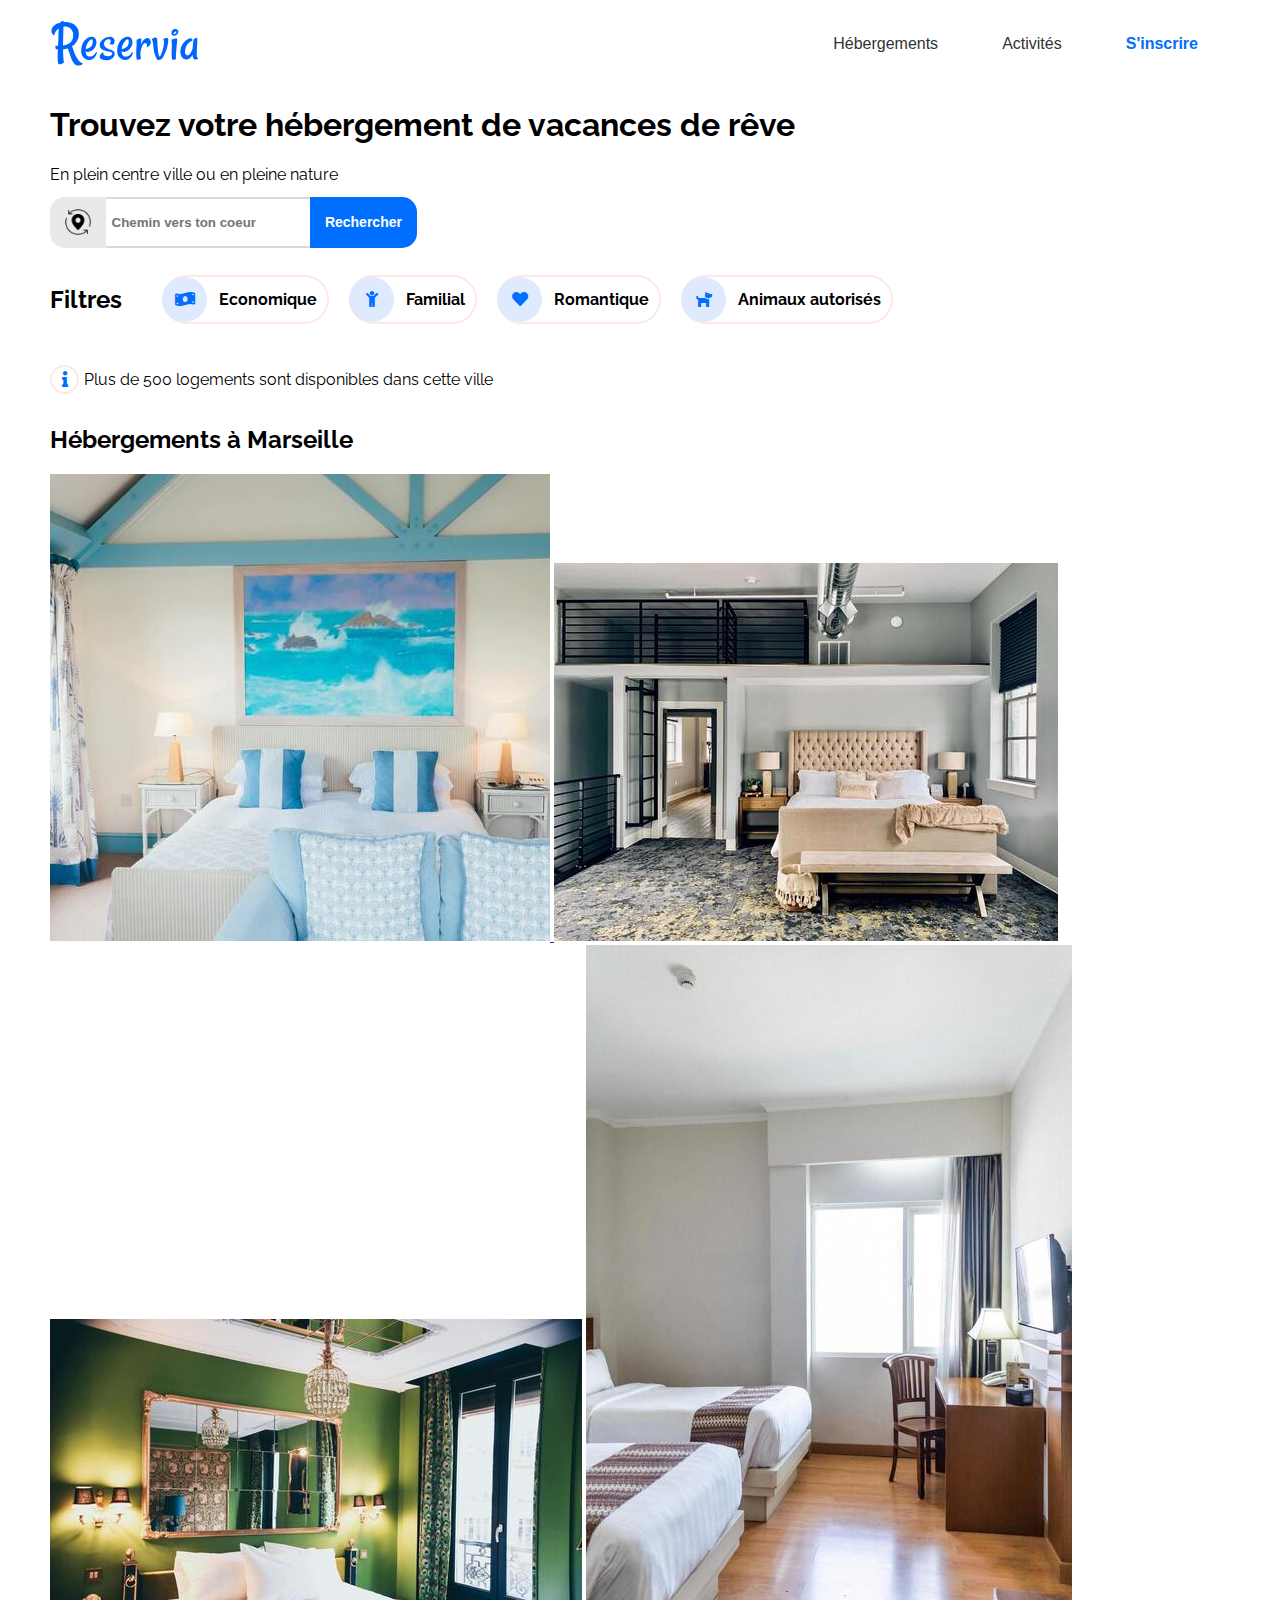
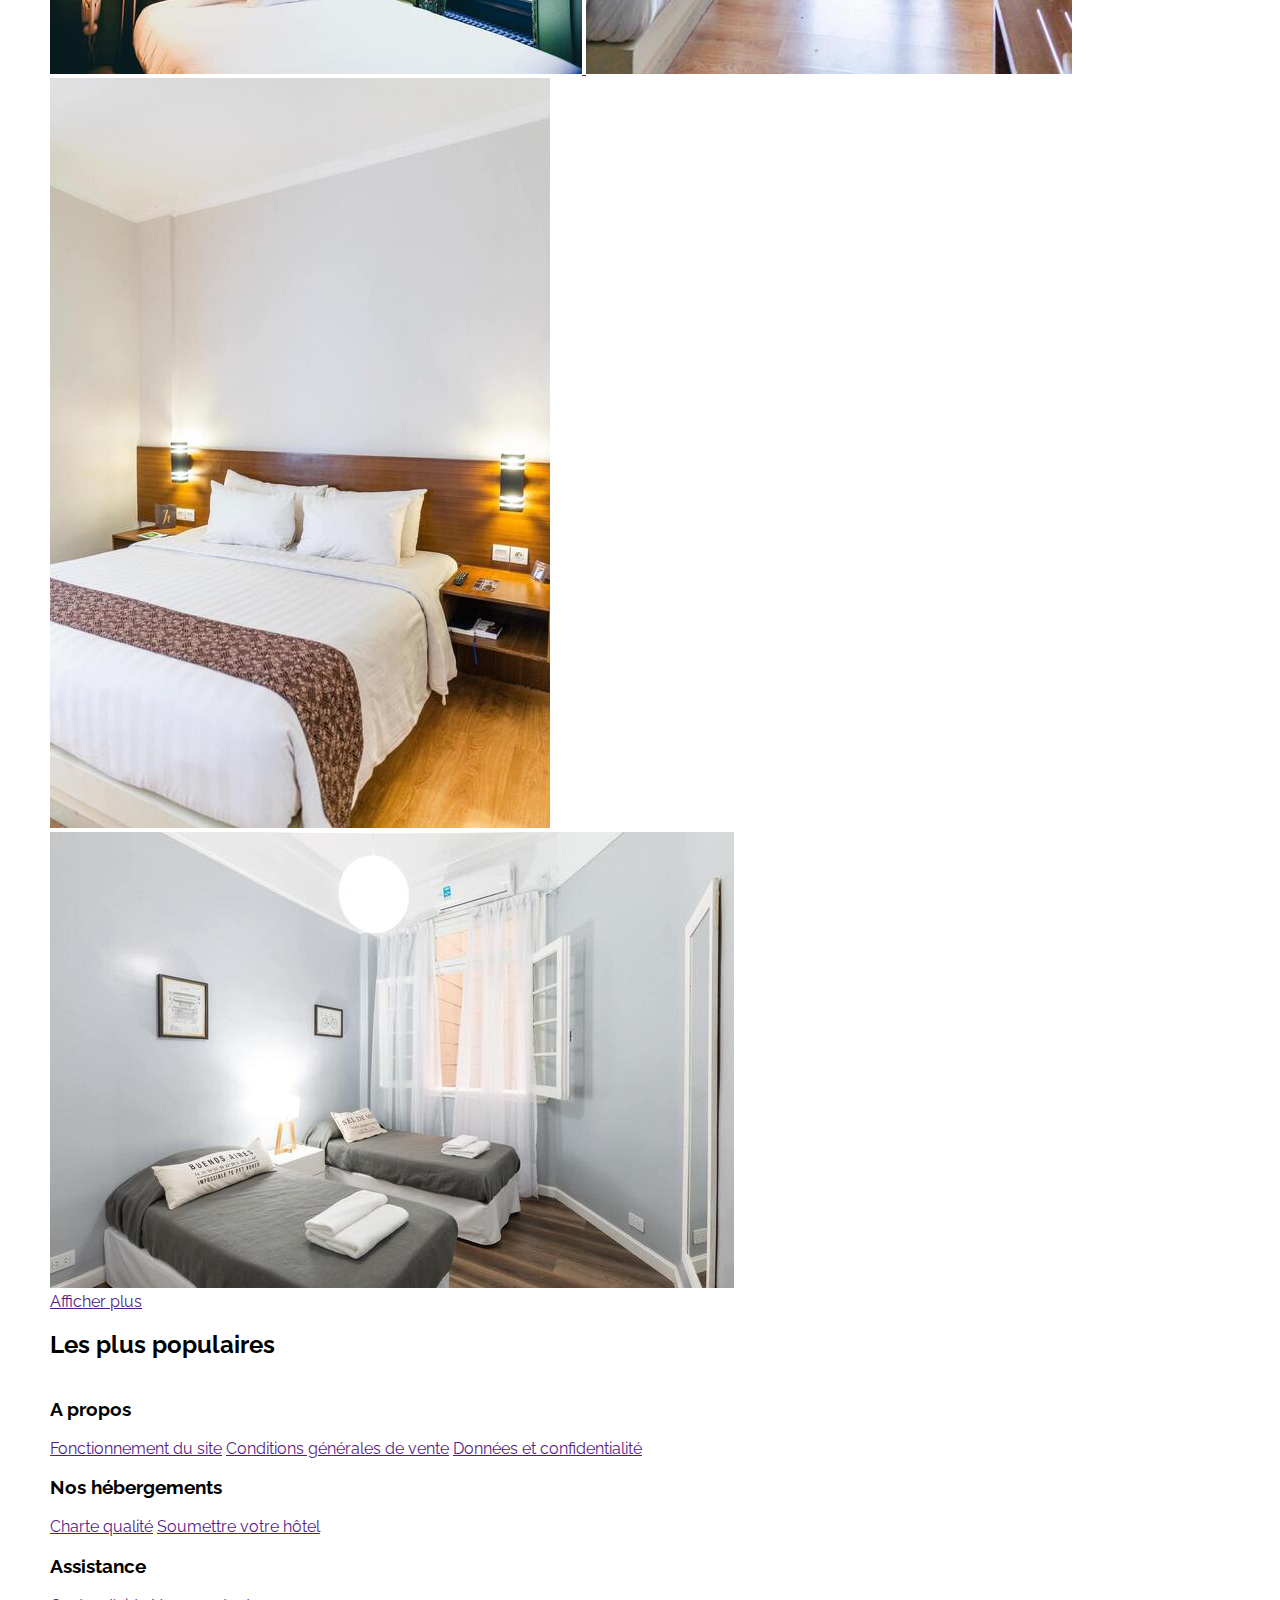
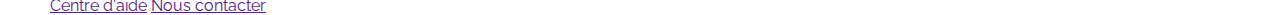
==== CODE/index.html @ 6b0f3cf6 "Icon Infos + hover filtres" ====
<!DOCTYPE html>
<html lang="en">
<head>
    <meta charset="UTF-8">
    <meta name="viewport" content="width=device-width, initial-scale=1.0">
    <link rel="stylesheet" href="style.css">
    <link rel="preconnect" href="https://fonts.googleapis.com">
    <link rel="preconnect" href="https://fonts.gstatic.com" crossorigin>
    <link href="https://cdnjs.cloudflare.com/ajax/libs/font-awesome/5.15.4/css/all.min.css" rel="stylesheet">
    <link href="https://fonts.googleapis.com/css2?family=Poppins:ital,wght@0,100;0,200;0,300;0,400;0,500;0,600;0,700;0,800;0,900;1,100;1,200;1,300;1,400;1,500;1,600;1,700;1,800;1,900&family=Raleway:ital,wght@0,100..900;1,100..900&display=swap" rel="stylesheet">
    <title>Reservia</title>
</head>
<body>
    <header>
        <img src="../reservia_logo.svg" alt="logo" class="logo">
        <div class="nav_links">
            <a href="">Hébergements</a>
            <a href="">Activités</a>
            <a href="" class="inscrire">S'inscrire</a>
        </div>
    </header>
    <main>
        <section class="recherche">
            <h1>Trouvez votre hébergement de vacances de rêve</h1>
            <p>En plein centre ville ou en pleine nature</p>
            <form method="get" action="rechForm" class="formulaire">
                <div class="SearchIcon"><img src="../mockup/arrows_16190095.png" alt="" class="SearchIconIcon"></div>
                <input type="text" name="recherche" id="recherche" placeholder=" Chemin vers ton coeur">
                <button class="SearchBouton">Rechercher</button>
            </form>
            <div class="filtres">
                <h2>Filtres</h2>
                <div class="categorie">
                    <article>
                        <div class="rechIconEco"><i class="fas fa-money-bill-wave"></i></div>
                        <span>Economique</span>
                    </article>
                    <article>
                        <div class="rechIconFam"><i class="fas fa-child"></i></div>
                        <span>Familial</span>
                    </article>
                    <article>
                        <div class="rechIconRom"><i class="fas fa-heart"></i></div>
                        <span>Romantique</span>
                    </article>
                    <article>
                        <div class="rechIconAni"><i class="fas fa-dog"></i></div>
                        <span>Animaux autorisés</span>
                    </article>
                </div>
            </div>
            <div class="info">
                <div class="iconInfo"><i class="fas fa-info infoIcon"></i></div>
                <p>Plus de 500 logements sont disponibles dans cette ville</p>
            </div>
        </section>
        <section class="proposition">
            <section class="HebergMars">
                <header><h2>Hébergements à Marseille</h2></header>
                <div>
                    <a href="">
                        <img src="../hosting/small/annie-spratt-Eg1qcIitAuA-unsplash.jpg" alt="">
                    </a>
                    <a href="">
                        <img src="../hosting/small/aw-creative-VGs8z60yT2c-unsplash.jpg" alt="">
                    </a>
                    <a href="">
                        <img src="../hosting/small/emile-guillemot-Bj_rcSC5XfE-unsplash.jpg" alt="">
                    </a>
                    <a href="">
                        <img src="../hosting/small/febrian-zakaria-M6S1WvfW68A-unsplash.jpg" alt="">
                    </a>
                    <a href="">
                        <img src="../hosting/small/febrian-zakaria-sjvU0THccQA-unsplash.jpg" alt="">
                    </a>
                    <a href="">
                        <img src="../hosting/small/fred-kleber-gTbaxaVLvsg-unsplash.jpg" alt="">
                    </a>
                </div>
                <a href="">Afficher plus</a>
            </section>
            <section class="PlusPop">
                <header><h2>Les plus populaires</h2></header>
                <a href="" class="iconPopular"></a>
                <div>
                    <a href=""></a>
                    <a href=""></a>
                    <a href=""></a>
                </div>
            </section>
        </section>
        <section class="activites">
            <div>
                <a href=""></a>
                <a href=""></a>
                <a href=""></a>
                <a href=""></a>
                <a href=""></a>
                <a href=""></a>
            </div>
        </section>
    </main>
    <footer>
        <section class="Aprop">
            <h3>A propos</h3>
            <a href="">Fonctionnement du site</a>
            <a href="">Conditions générales de vente</a>
            <a href="">Données et confidentialité</a>
        </section>
        <section class="NoHeb">
            <h3>Nos hébergements</h3>
            <a href="">Charte qualité</a>
            <a href="">Soumettre votre hôtel</a>
        </section>
        <section class="Assis">
            <h3>Assistance</h3>
            <a href="">Centre d'aide</a>
            <a href="">Nous contacter</a>
        </section>
    </footer>
</body>
</html>
---- CODE/style.css ----
body {
    margin: 0px 50px 0px 50px;
    padding: 0;
    box-sizing: border-box;
    font-family: "Raleway";
}

/* Header */

header {
    display: flex; 
    justify-content: space-between;
    align-items: center;
    width: 100%;
}

.logo {
    height: 70px;
}

.nav_links {
    display: flex;
}

.nav_links a {
    text-decoration: none; 
    color: #333;
    font-size: 1rem; 
    font-family: Arial, sans-serif;
    padding: 2em;
    border-top: 3px solid white;
}

.inscrire{
    text-decoration: none; 
    color: rgb(0, 110, 255) !important;
    font-weight: bold;
}

.nav_links a:hover{ 
    color: rgb(0, 110, 255);
    text-shadow: 0 0 0.5px rgb(0, 110, 255);
    border-top: 3px solid rgb(0, 110, 255) ;
}

/* Header */

/* Main Section Recherche */
.recherche h1 {
    font-size: 2rem;
}

.formulaire{
    display: flex;
    align-items: center;
    height: 45px;

}

.SearchIcon{
    background-color: rgb(233, 233, 233);
    height: 115%;
    border-top-left-radius: 15px;
    border-bottom-left-radius: 15px;
    display: flex;
    justify-content: center;
    align-items: center;
}

.SearchIconIcon{
    height: 50%;
    border-top-left-radius: 15px;
    border-bottom-left-radius: 15px;
    padding: 0px 15px 0px 15px;
}


#recherche{
    height:100%;
    width: 200px;
    border: 0px solid rgb(218, 218, 218);
    border-top: 2px solid rgb(218, 218, 218);
    border-bottom: 2px solid rgb(218, 218, 218);
    font-weight: bold;
    color: rgb(168, 168, 168);
}

.SearchBouton{
    background-color: rgb(0, 110, 255);
    border: none;
    color: white;
    text-decoration: none;
    font-size: 14px;
    font-weight: bold;
    cursor: pointer;
    height: 115%;
    border-top-right-radius: 15px;
    border-bottom-right-radius: 15px;
    padding: 0px 15px 0px 15px;
}

/* Main Section Recherche */

/*Filtres*/
.filtres{
    display: flex;
    align-items: center;
    padding: 20px 0px 20px 0px;
}

.categorie{
    display: flex;
    justify-content: space-around;
    align-items: center;
    padding: 0px 0px 0px 20px;
}

.categorie article{
    display: flex;
    justify-content: space-between;
    align-items: center;
    border: 2px solid rgb(255, 231, 231);
    border-radius: 50px;
    margin: 0px 0px 0px 20px;
}

.categorie article div{
    display: flex;
    justify-content: center;
    align-items: center;
    background-color: rgb(223, 234, 255);
    padding: 15px;
    border-radius: 50%;
    width: 15px;
    height: 15px;
    position: relative;
    left: -2px;
}

.categorie article:hover{
    color: rgb(0, 110, 255);
}

.categorie article div i{
    color: rgb(0, 110, 255);
}


.categorie article span{
    font-weight: bold;
    padding: 10px;
}
/*Filtres*/

/*Info*/
.info{
    display: flex;
    direction: row ;
    align-items: center;
}

.iconInfo{
    display: flex;
    justify-content: center;
    align-items: center;
    height: 25px;
    width: 25px;
    border: 2px solid rgb(255, 231, 231);
    border-radius: 50px;
    margin: 0px 5px 0px 0px;
}

.iconInfo i{
    color: rgb(0, 110, 255);
}
/*Info*/
/**/

/**/
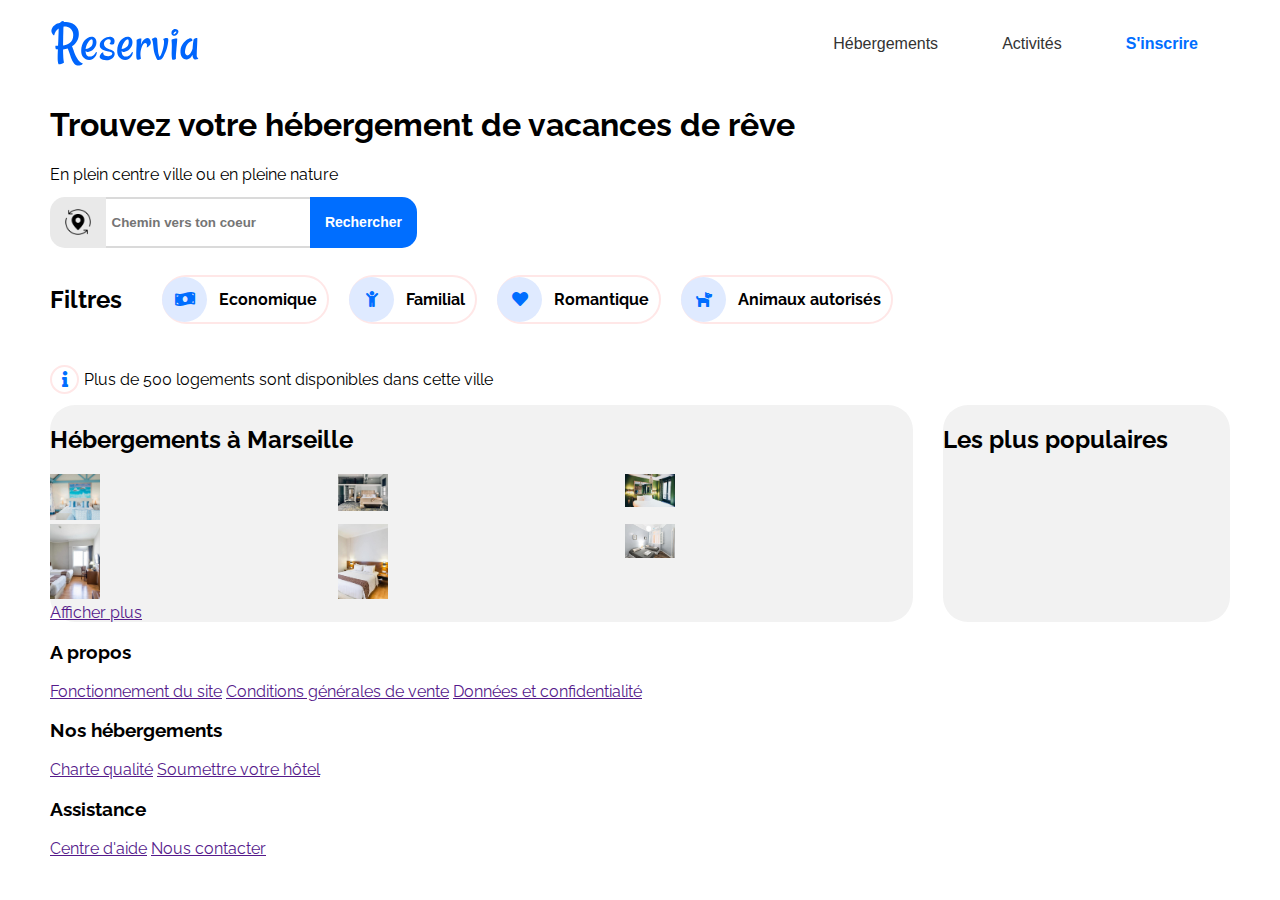
==== commit b3a7fd48: "Début hebergement" ====
--- a/CODE/index.html
+++ b/CODE/index.html
@@ -57,7 +57,7 @@
         <section class="proposition">
             <section class="HebergMars">
                 <header><h2>Hébergements à Marseille</h2></header>
-                <div>
+                <div class="propliens">
                     <a href="">
                         <img src="../hosting/small/annie-spratt-Eg1qcIitAuA-unsplash.jpg" alt="">
                     </a>
--- a/CODE/style.css
+++ b/CODE/style.css
@@ -174,6 +174,34 @@
     color: rgb(0, 110, 255);
 }
 /*Info*/
+/*Hebergement Marseille*/
+.proposition{
+    display: flex;
+    flex-direction: row;
+}
+
+.HebergMars{
+    width: 75%;
+    background-color: rgb(242, 242, 242);
+    border-radius: 25px;
+}
+
+.PlusPop{
+    width: 25%;
+    background-color: rgb(242, 242, 242);
+    border-radius: 25px;
+    margin: 0px 0px 0px 30px;
+}
+
+.propliens{
+    display: grid;
+    grid-template-columns: 1fr 1fr 1fr;
+}
+
+.propliens a img{
+    width: 50px;
+}
+
+
+/*Hebergement Marseille*/
 /**/
-
-/**/
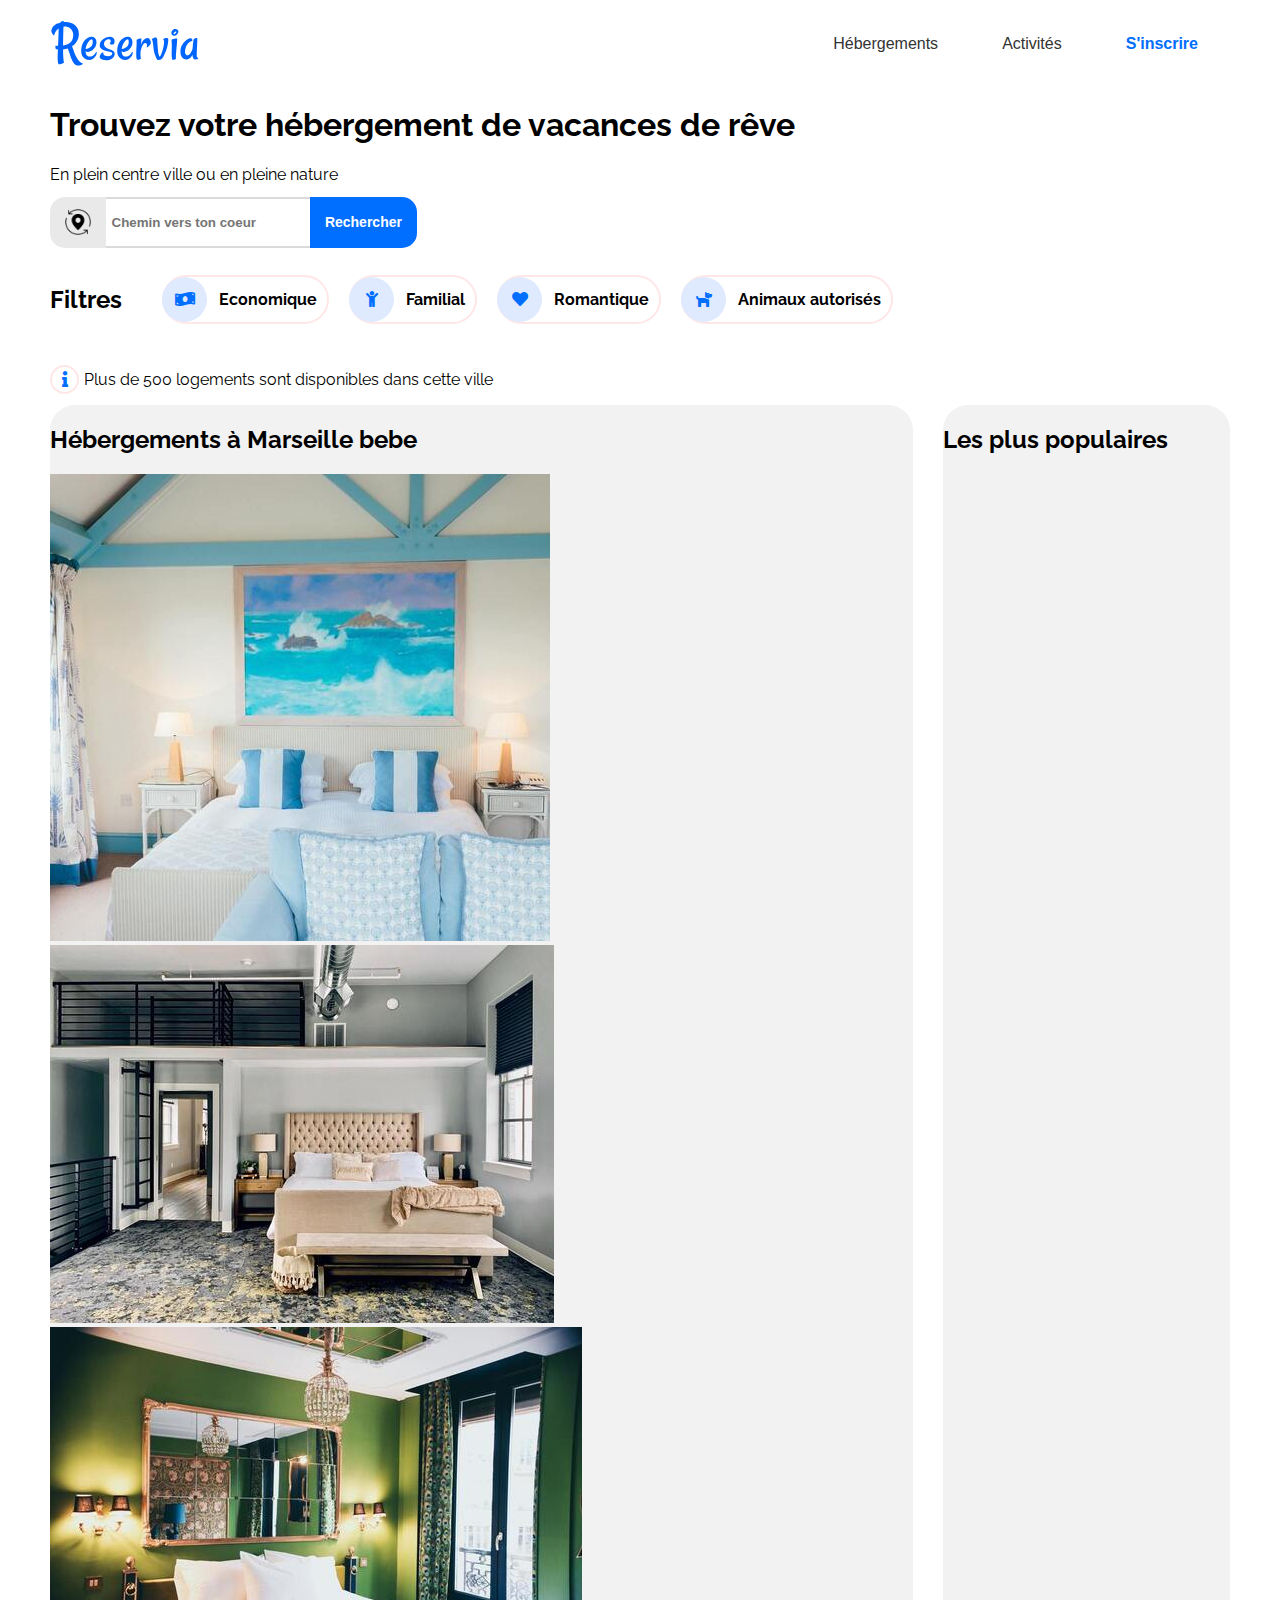
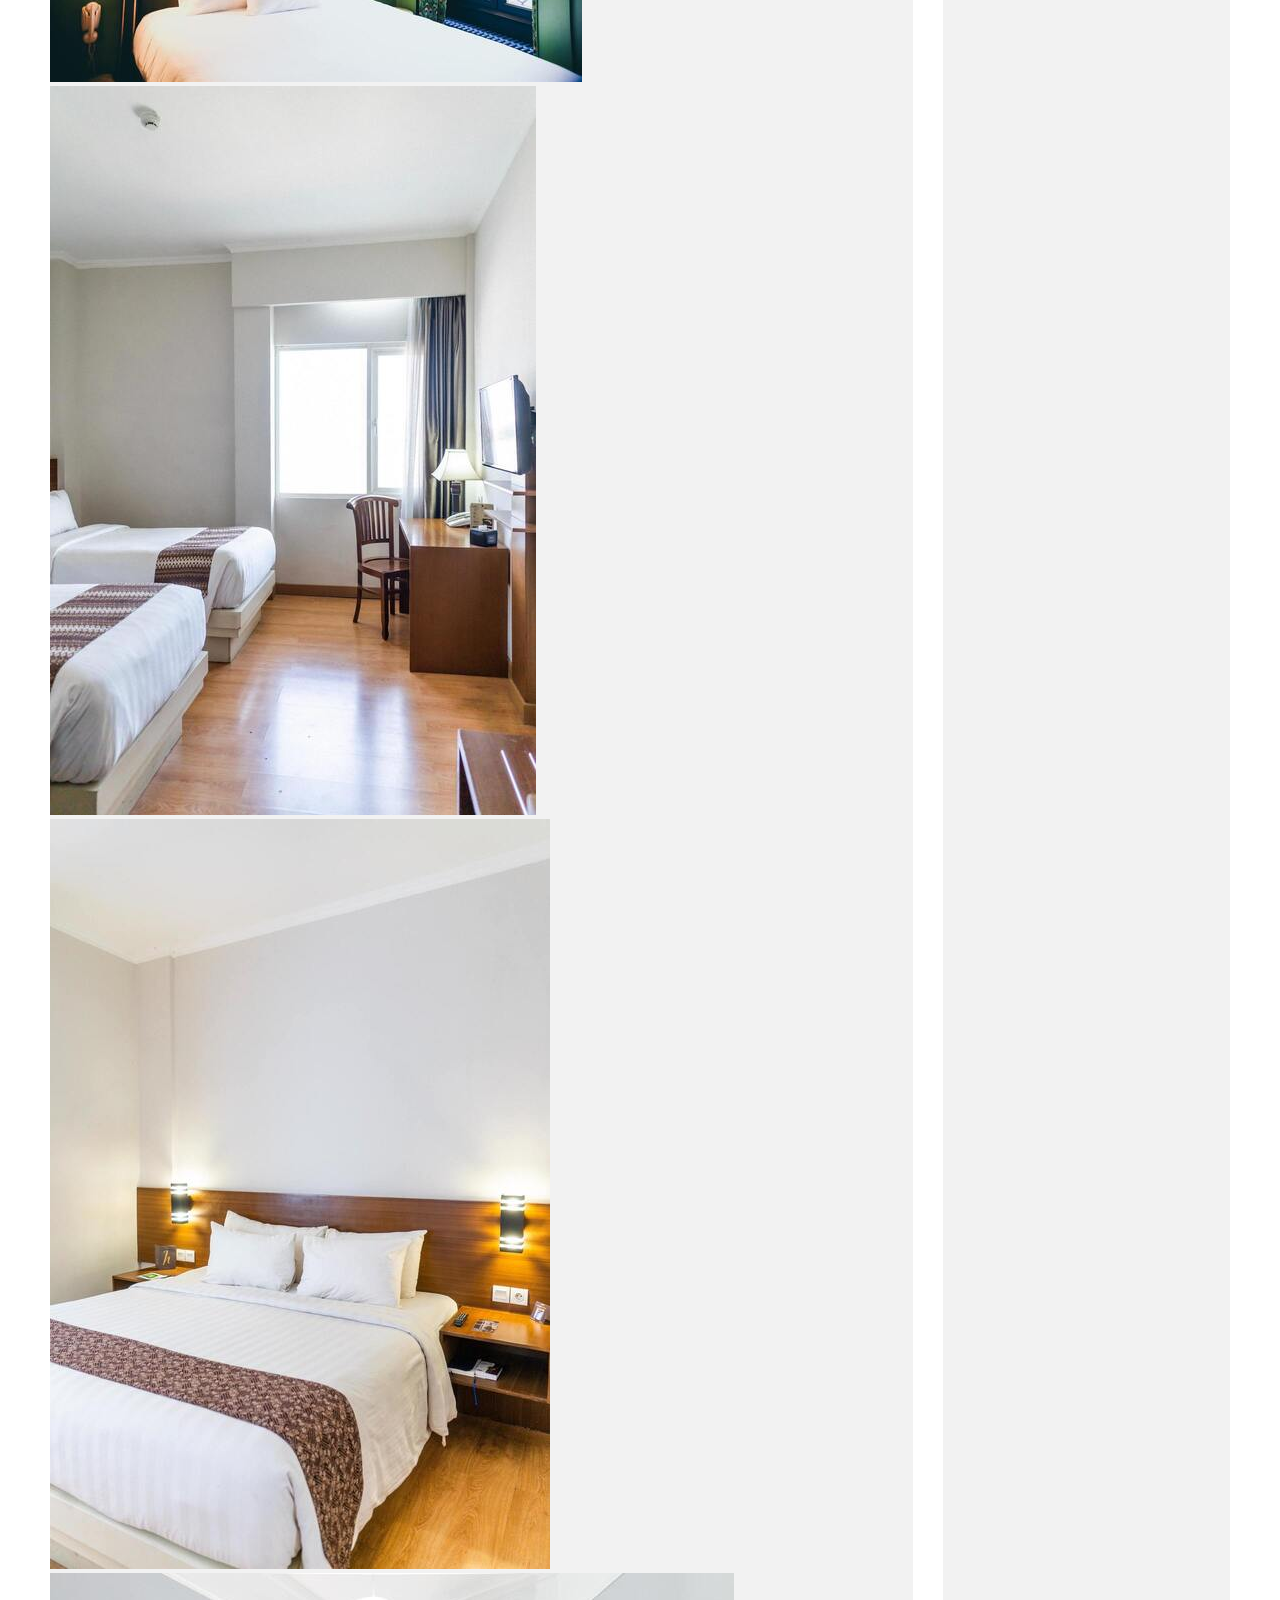
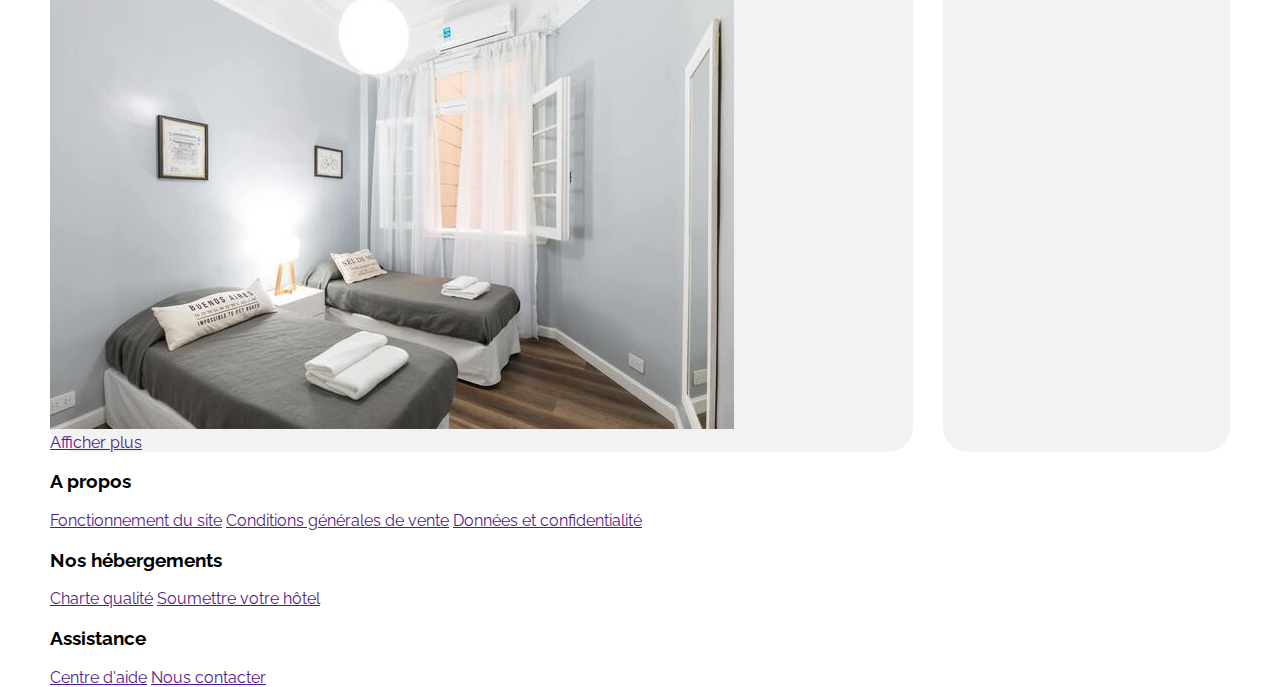
==== commit e73f9e87: "test" ====
--- a/CODE/index.html
+++ b/CODE/index.html
@@ -56,8 +56,8 @@
         </section>
         <section class="proposition">
             <section class="HebergMars">
-                <header><h2>Hébergements à Marseille</h2></header>
-                <div class="propliens">
+                <header><h2>Hébergements à Marseille bebe</h2></header>
+                <div>
                     <a href="">
                         <img src="../hosting/small/annie-spratt-Eg1qcIitAuA-unsplash.jpg" alt="">
                     </a>
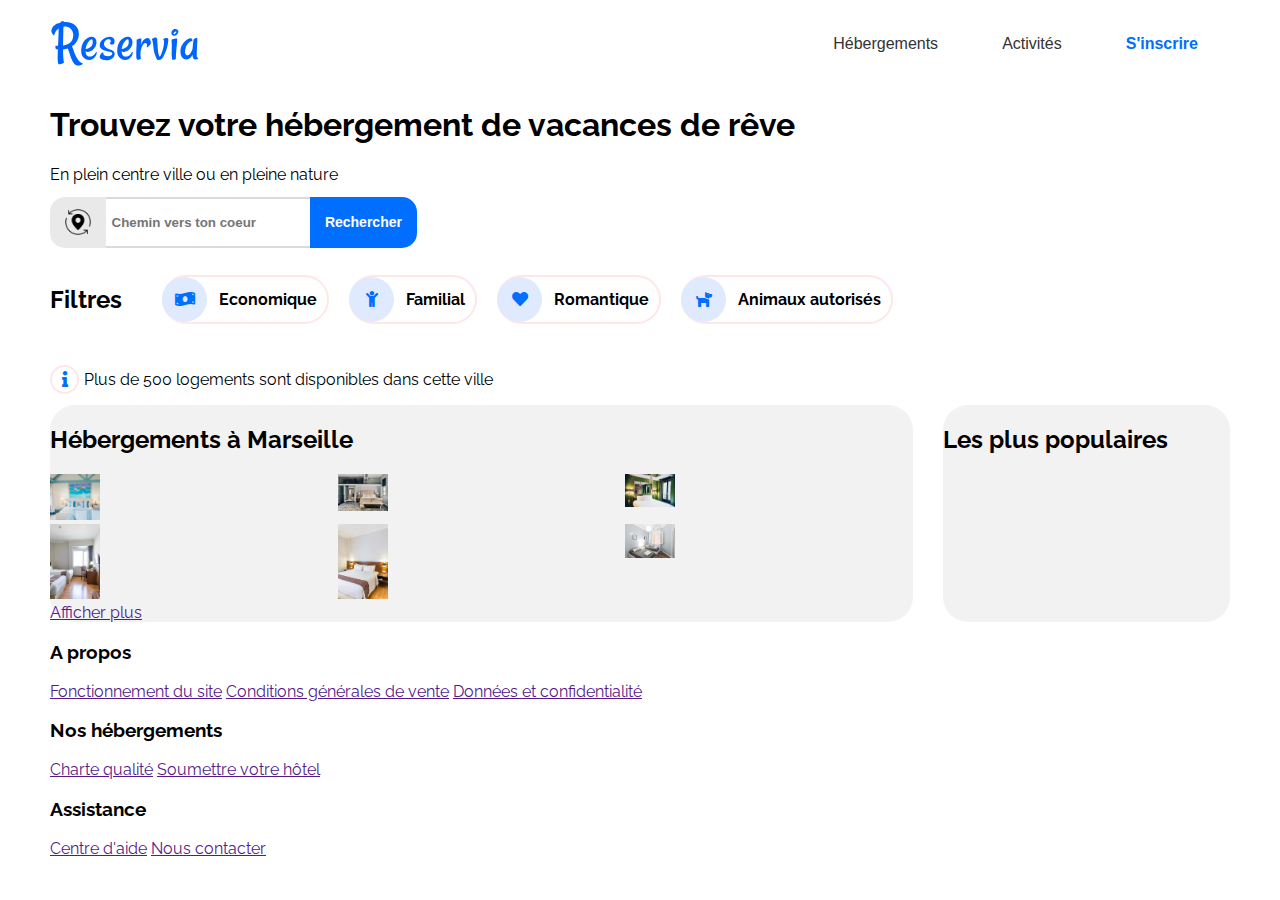
==== commit 9bf17bb0: "Merge branch 'main' of https://github.com/Papourss/TP13-RESERVIA" ====
--- a/CODE/index.html
+++ b/CODE/index.html
@@ -56,8 +56,8 @@
         </section>
         <section class="proposition">
             <section class="HebergMars">
-                <header><h2>Hébergements à Marseille bebe</h2></header>
-                <div>
+                <header><h2>Hébergements à Marseille</h2></header>
+                <div class="propliens">
                     <a href="">
                         <img src="../hosting/small/annie-spratt-Eg1qcIitAuA-unsplash.jpg" alt="">
                     </a>
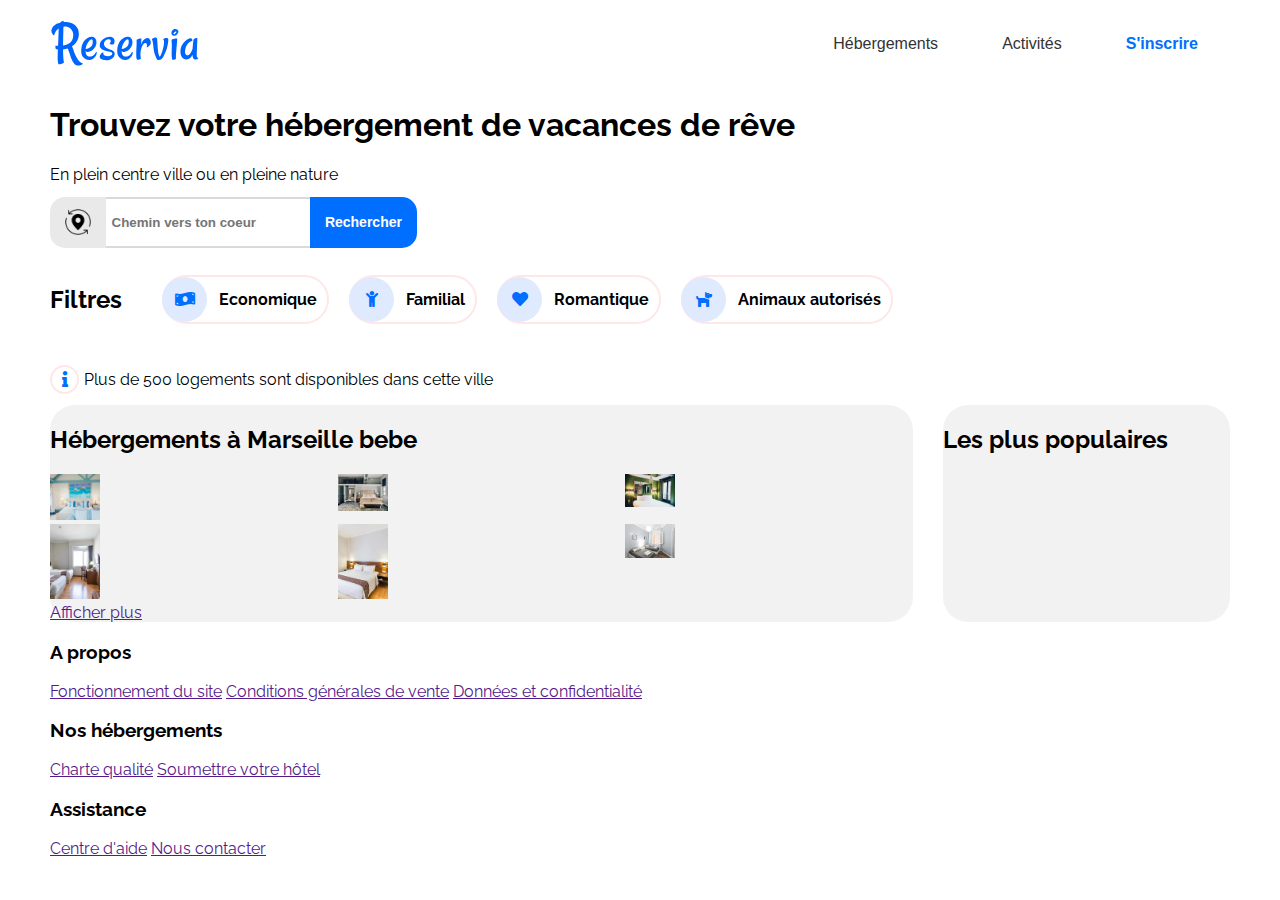
==== commit 4372fe07: "Test Branch" ====
--- a/CODE/index.html
+++ b/CODE/index.html
@@ -56,7 +56,7 @@
         </section>
         <section class="proposition">
             <section class="HebergMars">
-                <header><h2>Hébergements à Marseille</h2></header>
+                <header><h2>Hébergements à Marseille bebe</h2></header>
                 <div class="propliens">
                     <a href="">
                         <img src="../hosting/small/annie-spratt-Eg1qcIitAuA-unsplash.jpg" alt="">
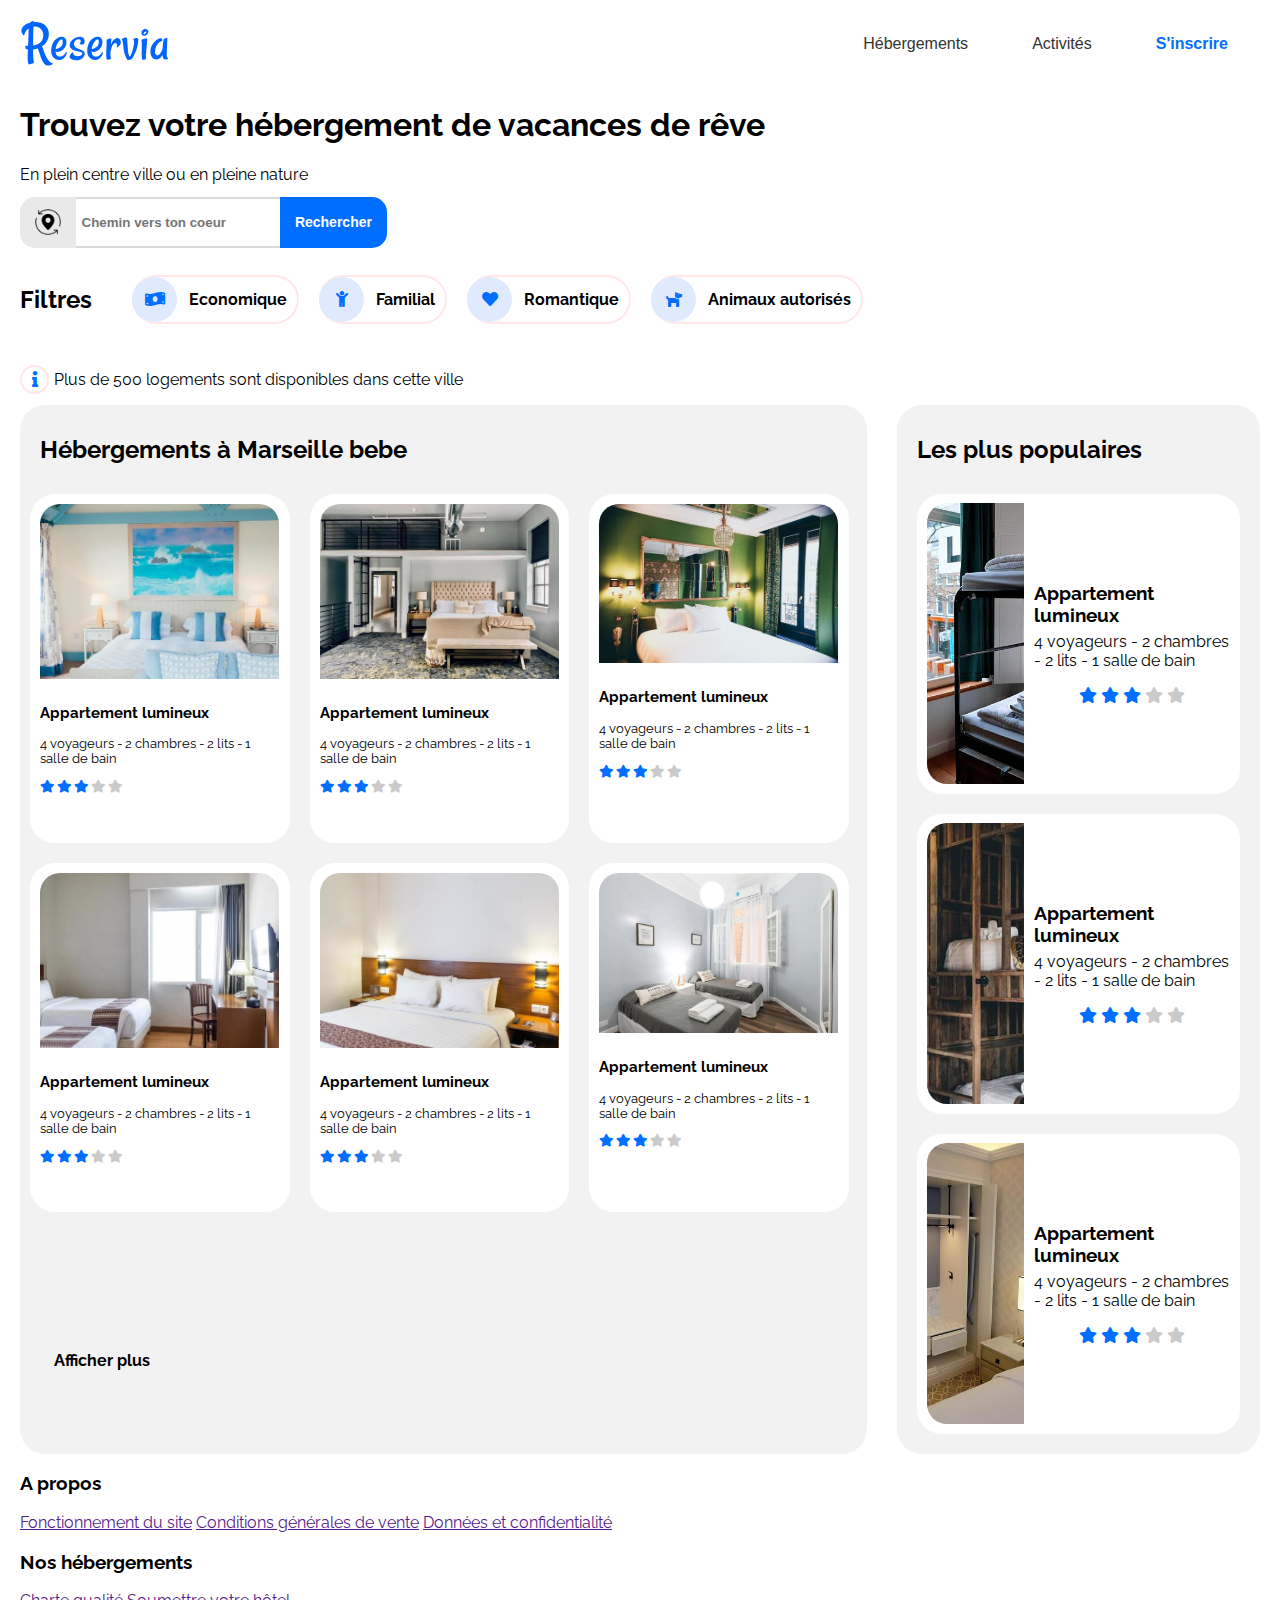
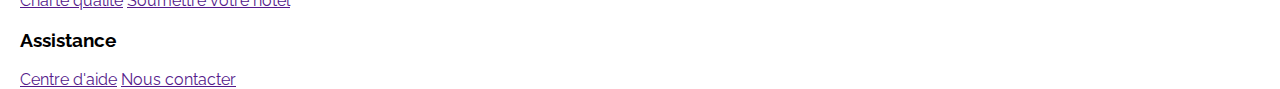
==== commit 44cd38b4: "heberg + plus pop" ====
--- a/CODE/index.html
+++ b/CODE/index.html
@@ -59,33 +59,126 @@
                 <header><h2>Hébergements à Marseille bebe</h2></header>
                 <div class="propliens">
                     <a href="">
-                        <img src="../hosting/small/annie-spratt-Eg1qcIitAuA-unsplash.jpg" alt="">
+                        <img src="../hosting/small/annie-spratt-Eg1qcIitAuA-unsplash.jpg" alt="" class="test">
+                        <div>
+                            <h3>Appartement lumineux</h3>
+                            <p>4 voyageurs - 2 chambres - 2 lits - 1 salle de bain</p>
+                            <span class="fa fa-star checked"></span>
+                            <span class="fa fa-star checked"></span>
+                            <span class="fa fa-star checked"></span>
+                            <span class="fa fa-star"></span>
+                            <span class="fa fa-star"></span>
+                        </div>
                     </a>
                     <a href="">
                         <img src="../hosting/small/aw-creative-VGs8z60yT2c-unsplash.jpg" alt="">
+                        <div>
+                            <h3>Appartement lumineux</h3>
+                            <p>4 voyageurs - 2 chambres - 2 lits - 1 salle de bain</p>
+                            <span class="fa fa-star checked"></span>
+                            <span class="fa fa-star checked"></span>
+                            <span class="fa fa-star checked"></span>
+                            <span class="fa fa-star"></span>
+                            <span class="fa fa-star"></span>
+                        </div>
                     </a>
                     <a href="">
                         <img src="../hosting/small/emile-guillemot-Bj_rcSC5XfE-unsplash.jpg" alt="">
+                        <div>
+                            <h3>Appartement lumineux</h3>
+                            <p>4 voyageurs - 2 chambres - 2 lits - 1 salle de bain</p>
+                            <span class="fa fa-star checked"></span>
+                            <span class="fa fa-star checked"></span>
+                            <span class="fa fa-star checked"></span>
+                            <span class="fa fa-star"></span>
+                            <span class="fa fa-star"></span>
+                        </div>
                     </a>
                     <a href="">
                         <img src="../hosting/small/febrian-zakaria-M6S1WvfW68A-unsplash.jpg" alt="">
+                        <div>
+                            <h3>Appartement lumineux</h3>
+                            <p>4 voyageurs - 2 chambres - 2 lits - 1 salle de bain</p>
+                            <span class="fa fa-star checked"></span>
+                            <span class="fa fa-star checked"></span>
+                            <span class="fa fa-star checked"></span>
+                            <span class="fa fa-star"></span>
+                            <span class="fa fa-star"></span>
+                        </div>
                     </a>
                     <a href="">
                         <img src="../hosting/small/febrian-zakaria-sjvU0THccQA-unsplash.jpg" alt="">
+                        <div>
+                            <h3>Appartement lumineux</h3>
+                            <p>4 voyageurs - 2 chambres - 2 lits - 1 salle de bain</p>
+                            <span class="fa fa-star checked"></span>
+                            <span class="fa fa-star checked"></span>
+                            <span class="fa fa-star checked"></span>
+                            <span class="fa fa-star"></span>
+                            <span class="fa fa-star"></span>
+                        </div>
                     </a>
                     <a href="">
                         <img src="../hosting/small/fred-kleber-gTbaxaVLvsg-unsplash.jpg" alt="">
+                        <div>
+                            <h3>Appartement lumineux</h3>
+                            <p>4 voyageurs - 2 chambres - 2 lits - 1 salle de bain</p>
+                            <span class="fa fa-star checked"></span>
+                            <span class="fa fa-star checked"></span>
+                            <span class="fa fa-star checked"></span>
+                            <span class="fa fa-star"></span>
+                            <span class="fa fa-star"></span>
+                        </div>
                     </a>
                 </div>
-                <a href="">Afficher plus</a>
+                <a href="" class="AfficherPlus">Afficher plus</a>
             </section>
             <section class="PlusPop">
                 <header><h2>Les plus populaires</h2></header>
                 <a href="" class="iconPopular"></a>
                 <div>
-                    <a href=""></a>
-                    <a href=""></a>
-                    <a href=""></a>
+                    <a href="" class="pop">
+                        <img src="../hosting/small/marcus-loke-WQJvWU_HZFo-unsplash.jpg" alt="">
+                        <div class="infopop">
+                            <h3>Appartement lumineux</h3>
+                            <p>4 voyageurs - 2 chambres - 2 lits - 1 salle de bain</p>
+                            <div>     
+                                <span class="fa fa-star checked"></span>
+                                <span class="fa fa-star checked"></span>
+                                <span class="fa fa-star checked"></span>
+                                <span class="fa fa-star"></span>
+                                <span class="fa fa-star"></span>
+                            </div>    
+                        </div>
+                    </a>
+                    <a href="" class="pop">
+                        <img src="../hosting/small/nicate-lee-kT-ZyaiwBe0-unsplash.jpg" alt="">
+                        <div class="infopop">
+                            <h3>Appartement lumineux</h3>
+                            <p>4 voyageurs - 2 chambres - 2 lits - 1 salle de bain</p>
+                            <div>
+                                <span class="fa fa-star checked"></span>
+                                <span class="fa fa-star checked"></span>
+                                <span class="fa fa-star checked"></span>
+                                <span class="fa fa-star"></span>
+                                <span class="fa fa-star"></span>
+                            </div>
+                        </div>
+                    </a>
+                    <a href="" class="pop">
+                        <img src="../hosting/small/reisetopia-B8WIgxA_PFU-unsplash.jpg" alt="">
+                        <div class="infopop">
+                            <h3>Appartement lumineux</h3>
+                            <p>4 voyageurs - 2 chambres - 2 lits - 1 salle de bain</p>
+                            <div>
+                                <span class="fa fa-star checked"></span>
+                                <span class="fa fa-star checked"></span>
+                                <span class="fa fa-star checked"></span>
+                                <span class="fa fa-star"></span>
+                                <span class="fa fa-star"></span>
+                            </div>
+                        </div>
+                    </a>
                 </div>
             </section>
         </section>
--- a/CODE/style.css
+++ b/CODE/style.css
@@ -1,5 +1,5 @@
 body {
-    margin: 0px 50px 0px 50px;
+    margin: 0px 20px 0px 20px;
     padding: 0;
     box-sizing: border-box;
     font-family: "Raleway";
@@ -175,19 +175,24 @@
 }
 /*Info*/
 /*Hebergement Marseille*/
+.HebergMars header{
+    padding: 10px 10px 10px 20px;
+}
+
 .proposition{
     display: flex;
     flex-direction: row;
 }
 
 .HebergMars{
-    width: 75%;
+    position: relative;
+    width: 70%;
     background-color: rgb(242, 242, 242);
     border-radius: 25px;
 }
 
 .PlusPop{
-    width: 25%;
+    width: 30%;
     background-color: rgb(242, 242, 242);
     border-radius: 25px;
     margin: 0px 0px 0px 30px;
@@ -195,13 +200,100 @@
 
 .propliens{
     display: grid;
-    grid-template-columns: 1fr 1fr 1fr;
+    grid-template-columns: repeat(3, 33%);
+    grid-template-rows: repeat(2, 40%);
+    row-gap: 20px; 
+}
+
+.propliens a{
+    text-decoration: none;
+    display: flex;
+    justify-content: center;
+    align-items: center;
+    flex-direction: column;
+    background-color: white;
+    border-radius: 25px; 
+    margin: 0px 10px 0px 10px;  
+    height: 100%;
 }
 
 .propliens a img{
-    width: 50px;
-}
-
+    margin: 4% 0px 0px 0px; 
+    width: 92%;
+    height: 50%; 
+    object-fit: cover;
+    border-top-right-radius: 20px;
+    border-top-left-radius: 20px;
+}
+
+.propliens a div{
+    color: black;
+    text-decoration: none;
+    height: 50%;
+    background-color: white;
+    border-bottom-right-radius: 25px;
+    border-bottom-left-radius: 25px;
+    padding: 10px;
+    font-size: 0.8em;
+}
+
+
+.fa-star {
+    color: rgb(202, 202, 202);
+}
+
+.checked {
+    color: rgb(0, 110, 255);
+  }
+
+.AfficherPlus{
+    position: absolute;
+    color: black;
+    text-decoration: none;
+    font-weight: bold;
+    bottom: 8%;
+    left: 4%;
+}
 
 /*Hebergement Marseille*/
-/**/
+
+/*Les plus populaires*/
+.PlusPop header{
+    padding: 10px 10px 10px 20px;
+}
+
+.pop{
+    display: flex;
+    background-color: white;
+    margin: 0px 20px 20px 20px;  
+    border-radius: 25px;
+    text-decoration: none;
+    color: black;
+    height: 300px;
+}
+
+.pop img{
+    margin: 3% 0px 3% 3%; 
+    width: 30%;
+    object-fit: cover;
+    border-top-left-radius: 20px;
+    border-bottom-left-radius: 20px;
+}
+
+.infopop{
+    display: flex;
+    flex-direction: column;
+    justify-content: center;
+    align-items: center;
+    
+    border-top-right-radius: 20px;
+    border-bottom-right-radius: 20px;
+
+    margin: 10px;
+}
+
+.infopop h3{
+    font-size: 1.2em;
+    margin: 0px 0px -10px 0px;
+}
+/*Les plus populaires*/
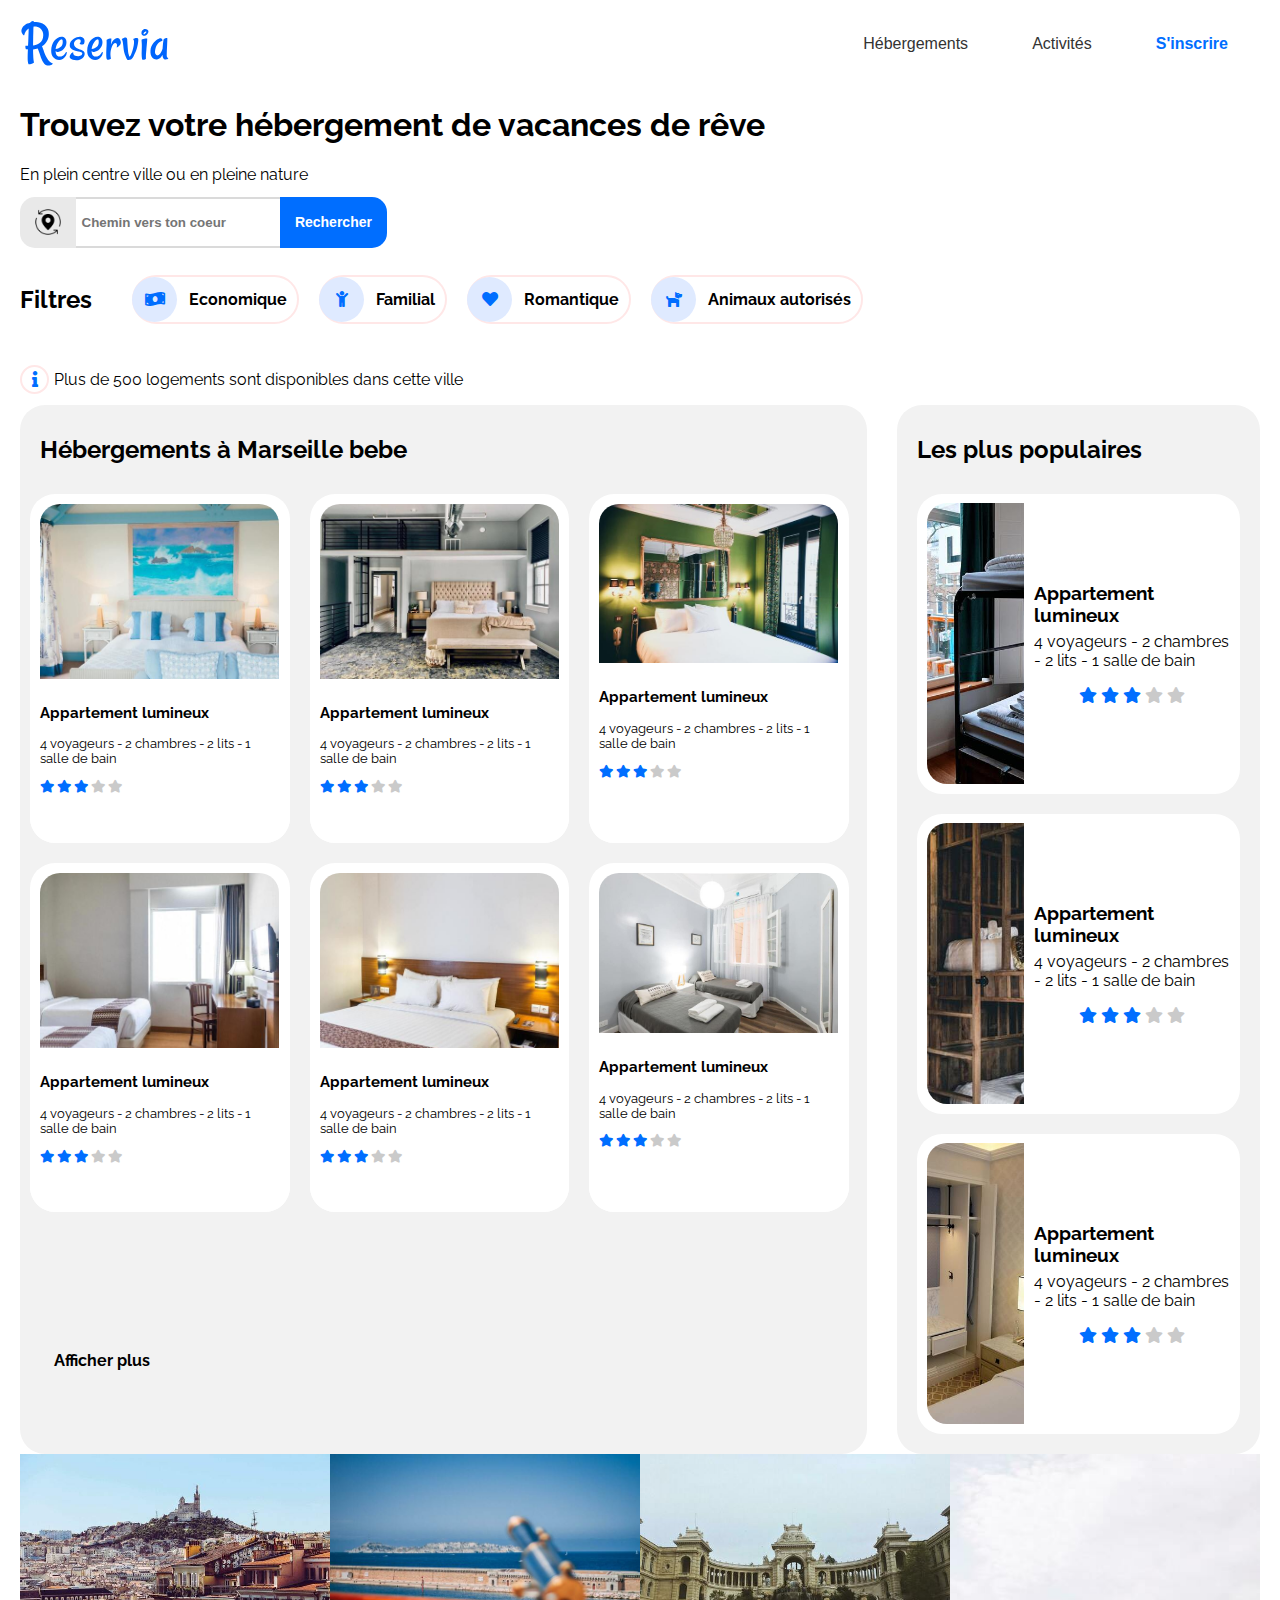
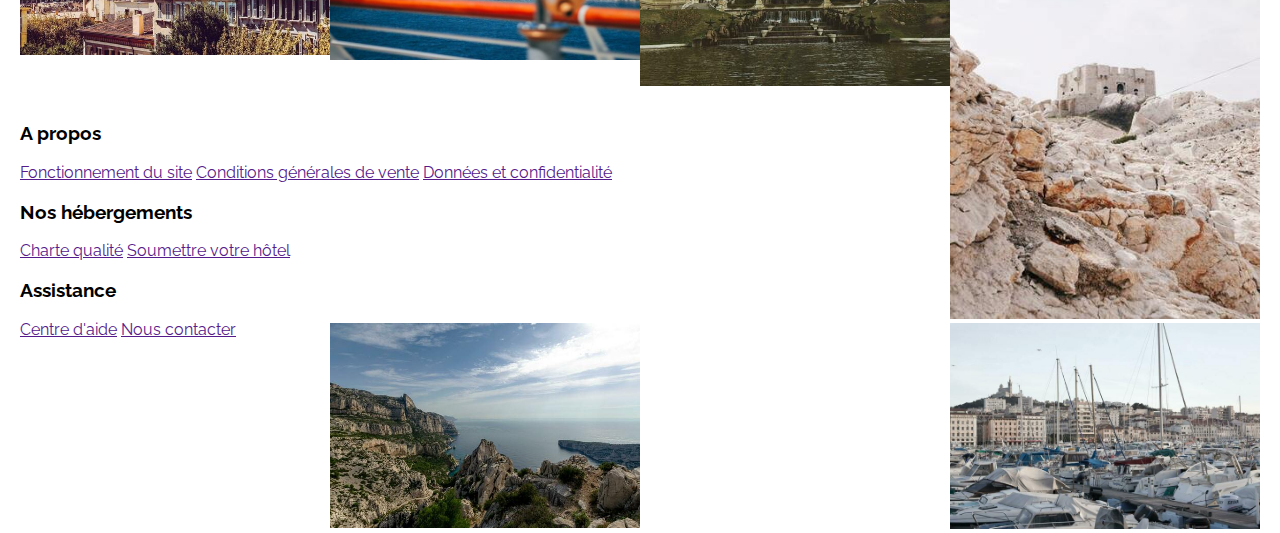
==== commit 60f005b3: "Début act" ====
--- a/CODE/index.html
+++ b/CODE/index.html
@@ -183,13 +183,25 @@
             </section>
         </section>
         <section class="activites">
-            <div>
-                <a href=""></a>
-                <a href=""></a>
-                <a href=""></a>
-                <a href=""></a>
-                <a href=""></a>
-                <a href=""></a>
+            <div class="activitesphotos">
+                <a href="" class="act1">
+                    <img src="../activity/small/florian-wehde-xW9e8gdotxI-unsplash.jpg" alt="">
+                </a>
+                <a href="" class="act2">
+                    <img src="../activity/small/kevin-hikari-rV_Qd1l-VXg-unsplash.jpg" alt="">
+                </a>
+                <a href="" class="act3">
+                    <img src="../activity/small/kilyan-sockalingum-NR8-cBCN3aI-unsplash.jpg" alt="">
+                </a>
+                <a href="" class="act4">
+                    <img src="../activity/small/lena-paulin-wH2-EJoDcV0-unsplash.jpg" alt="">
+                </a>
+                <a href="" class="act5">
+                    <img src="../activity/small/paul-hermann-QFTrLdQIRhI-unsplash.jpg" alt="">
+                </a>
+                <a href="" class="act6">
+                    <img src="../activity/small/reno-laithienne-QUgJhdY5Fyk-unsplash.jpg" alt="">
+                </a>
             </div>
         </section>
     </main>
--- a/CODE/style.css
+++ b/CODE/style.css
@@ -297,3 +297,50 @@
     margin: 0px 0px -10px 0px;
 }
 /*Les plus populaires*/
+
+/*Activites*/
+.activitesphotos{
+    display: grid;
+    width: 100%;
+    height: 250px;
+    grid-template-areas:
+    "activite1 activite2 activite4 activite5"
+    "activite1 activite3 activite4 activite6";
+
+    grid-template-columns: repeat(4, 1fr);
+    grid-template-rows: repeat(2, 1fr);
+}
+
+/* .act1, .act2, .act3, .act4, .act5, .act6{
+    object-fit: cover;
+} */
+
+.act1 img, .act2 img, .act3 img, .act4 img, .act5 img, .act6 img{
+    object-fit: cover;
+    width: 100%;
+}
+
+.act1{
+    grid-area: activite1;
+}
+
+.act2{
+    grid-area: activite2;
+}
+
+.act3{
+    grid-area: activite3;
+}
+
+.act4{
+    grid-area: activite4;
+}
+
+.act5{
+    grid-area: activite5;
+}
+
+.act6{
+    grid-area: activite6;
+}
+/*Activites*/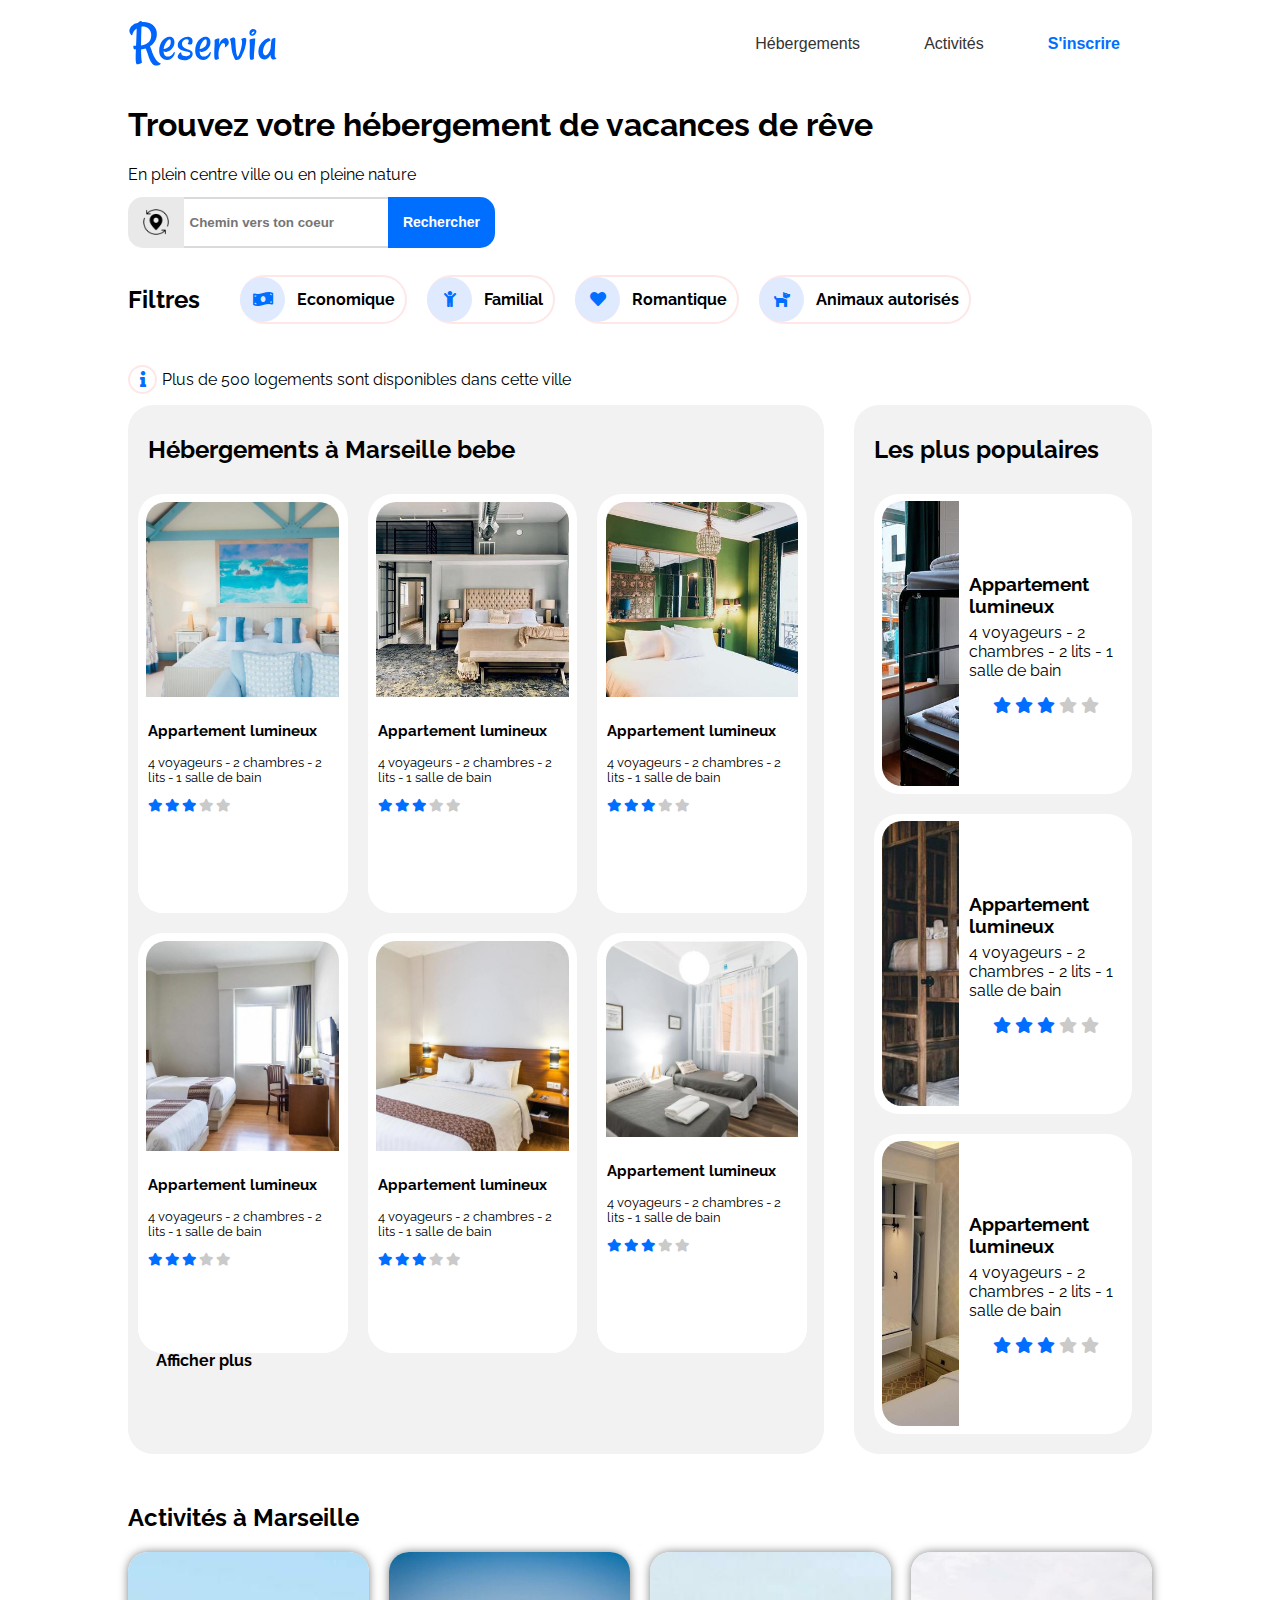
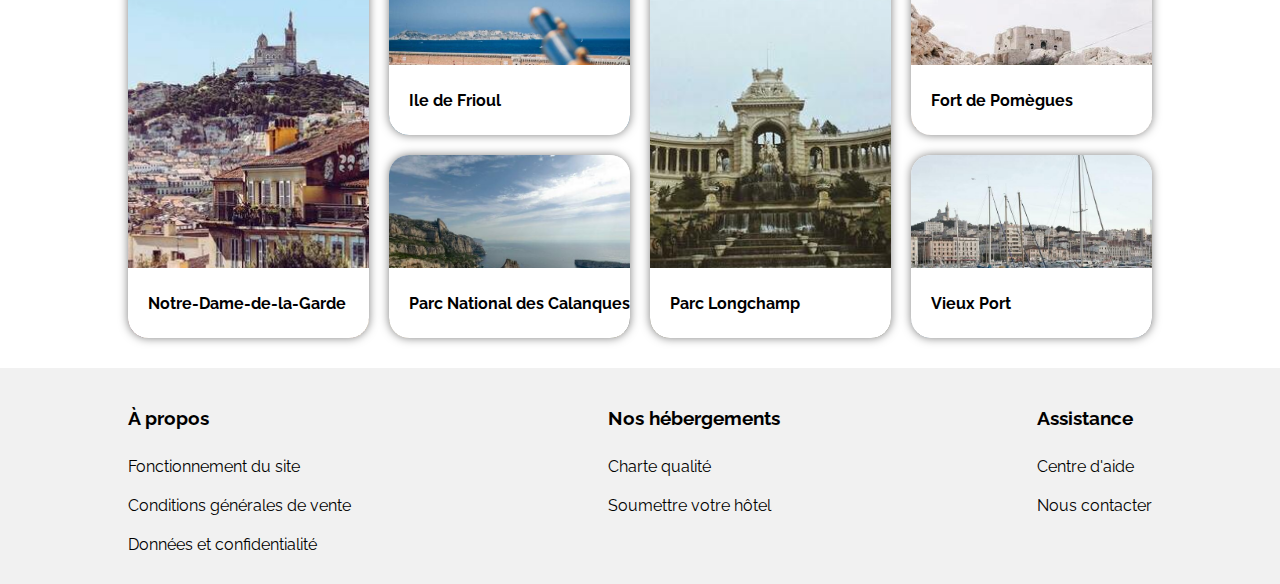
==== commit ff5e90f1: "Finito le desktop" ====
--- a/CODE/index.html
+++ b/CODE/index.html
@@ -183,31 +183,50 @@
             </section>
         </section>
         <section class="activites">
+            <h2>Activités à Marseille</h2>
             <div class="activitesphotos">
                 <a href="" class="act1">
                     <img src="../activity/small/florian-wehde-xW9e8gdotxI-unsplash.jpg" alt="">
+                    <footer>
+                        <p>Notre-Dame-de-la-Garde</p>
+                    </footer>
                 </a>
                 <a href="" class="act2">
                     <img src="../activity/small/kevin-hikari-rV_Qd1l-VXg-unsplash.jpg" alt="">
+                    <footer>
+                        <p>Ile de Frioul</p>
+                    </footer>
                 </a>
                 <a href="" class="act3">
                     <img src="../activity/small/kilyan-sockalingum-NR8-cBCN3aI-unsplash.jpg" alt="">
+                    <footer>
+                        <p>Parc National des Calanques</p>
+                    </footer>
                 </a>
                 <a href="" class="act4">
                     <img src="../activity/small/lena-paulin-wH2-EJoDcV0-unsplash.jpg" alt="">
+                    <footer>
+                        <p>Parc Longchamp</p>
+                    </footer>
                 </a>
                 <a href="" class="act5">
                     <img src="../activity/small/paul-hermann-QFTrLdQIRhI-unsplash.jpg" alt="">
+                    <footer>
+                        <p>Fort de Pomègues</p>
+                    </footer>
                 </a>
                 <a href="" class="act6">
                     <img src="../activity/small/reno-laithienne-QUgJhdY5Fyk-unsplash.jpg" alt="">
+                    <footer>
+                        <p>Vieux Port</p>
+                    </footer>
                 </a>
             </div>
         </section>
     </main>
-    <footer>
+    <footer class="basdepage">
         <section class="Aprop">
-            <h3>A propos</h3>
+            <h3>À propos</h3>
             <a href="">Fonctionnement du site</a>
             <a href="">Conditions générales de vente</a>
             <a href="">Données et confidentialité</a>
--- a/CODE/style.css
+++ b/CODE/style.css
@@ -1,5 +1,5 @@
 body {
-    margin: 0px 20px 0px 20px;
+    margin: 0px 10% 0px 10%;
     padding: 0;
     box-sizing: border-box;
     font-family: "Raleway";
@@ -200,9 +200,10 @@
 
 .propliens{
     display: grid;
+    height: 100%;
     grid-template-columns: repeat(3, 33%);
     grid-template-rows: repeat(2, 40%);
-    row-gap: 20px; 
+    row-gap: 20px;
 }
 
 .propliens a{
@@ -214,7 +215,7 @@
     background-color: white;
     border-radius: 25px; 
     margin: 0px 10px 0px 10px;  
-    height: 100%;
+    max-height: 100%;
 }
 
 .propliens a img{
@@ -299,25 +300,53 @@
 /*Les plus populaires*/
 
 /*Activites*/
+.activites{
+    display: flex;
+    flex-direction: column;
+    margin: 30px 0px;
+}
+
 .activitesphotos{
     display: grid;
-    width: 100%;
-    height: 250px;
+    justify-items: center;
     grid-template-areas:
     "activite1 activite2 activite4 activite5"
     "activite1 activite3 activite4 activite6";
-
-    grid-template-columns: repeat(4, 1fr);
-    grid-template-rows: repeat(2, 1fr);
-}
-
-/* .act1, .act2, .act3, .act4, .act5, .act6{
-    object-fit: cover;
-} */
+    grid-template-rows: repeat(2, 0.5fr);
+    gap: 20px;
+}
+
+.act1, .act2, .act3, .act4, .act5, .act6{
+    height: 100%;
+    width: 100%;
+    position: relative;
+    box-shadow: 0px 0px 10px rgb(0, 0, 0, 0.5);
+    border-radius: 20px;
+    overflow: hidden;
+}
+
 
 .act1 img, .act2 img, .act3 img, .act4 img, .act5 img, .act6 img{
     object-fit: cover;
     width: 100%;
+    height: 100%;
+}
+
+
+
+.activitesphotos a footer p{
+    padding-left: 20px;
+    padding-top: 10px;
+    font-weight: bold;
+}
+
+.activitesphotos a footer{
+    position: absolute;
+    bottom: 0;
+    width: 100%;
+    height: 70px;
+    background-color: white;
+    color: black;
 }
 
 .act1{
@@ -343,4 +372,28 @@
 .act6{
     grid-area: activite6;
 }
-/*Activites*/+/*Activites*/
+
+/*Footer*/
+.basdepage{
+    position: absolute;
+    background-color: rgb(241, 241, 241);
+    width: 100%;
+    left: 0;
+    display: flex;
+    justify-content: space-around;
+}
+
+.basdepage section{
+    display: flex;
+    flex-direction: column;
+    padding: 20px;
+}
+
+.basdepage section a{
+    text-decoration: none;
+    color: black;
+    padding: 10px 0px;
+}
+
+/*Footer*/
